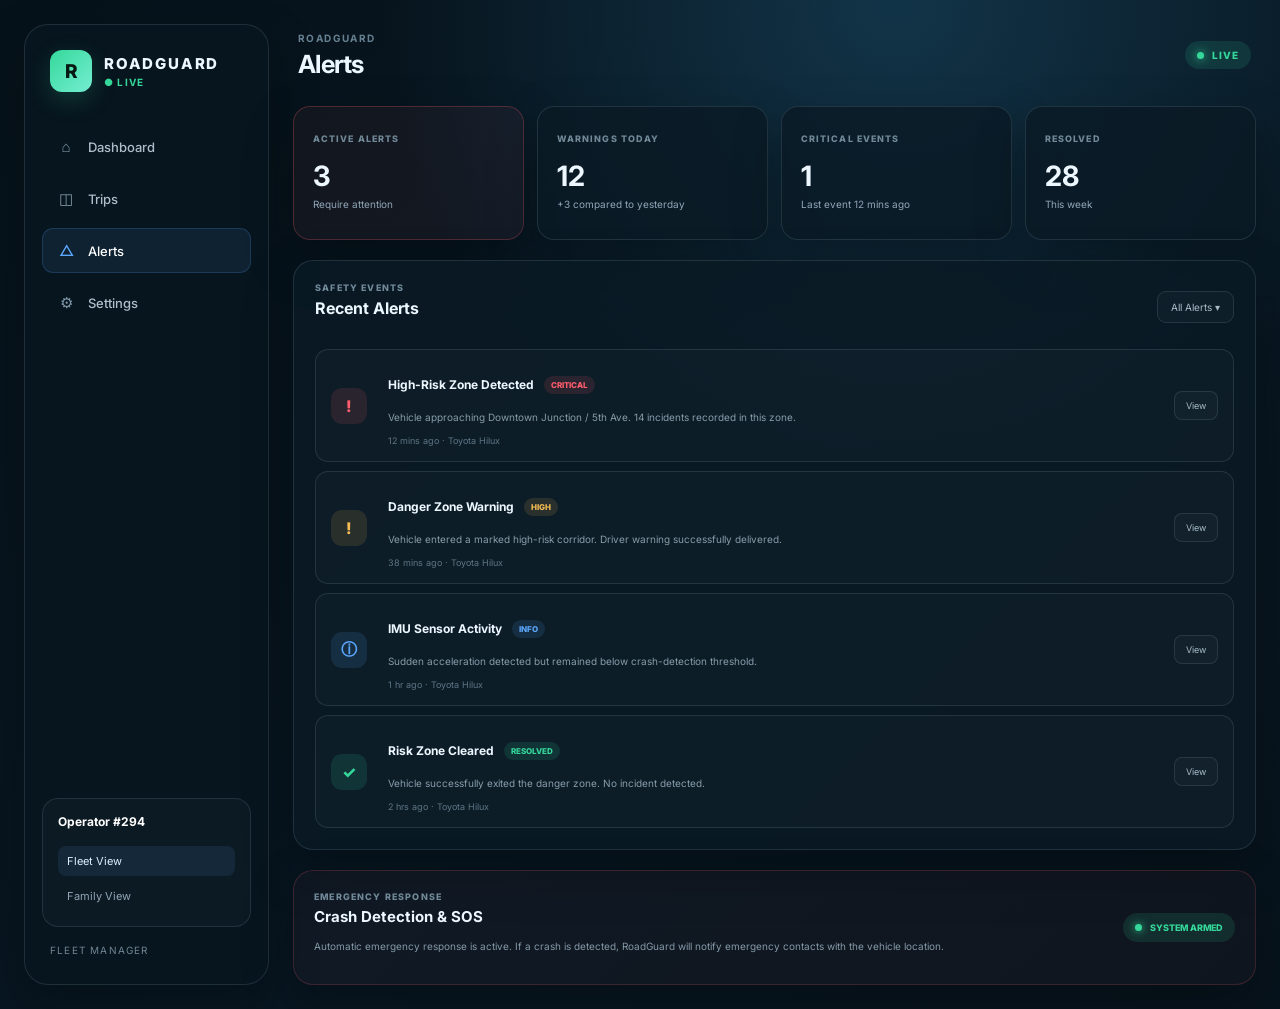
==== alerts.html @ 409d2584 "Complete RoadGuard dashboard frontend" ====
<!DOCTYPE html>
<html lang="en">
<head>
  <meta charset="UTF-8" />
  <meta name="viewport" content="width=device-width, initial-scale=1.0" />

  <title>RoadGuard | Alerts</title>

  <link rel="preconnect" href="https://fonts.googleapis.com">
  <link rel="preconnect" href="https://fonts.gstatic.com" crossorigin>

  <link
    href="https://fonts.googleapis.com/css2?family=Inter:wght@400;500;600;700;800&display=swap"
    rel="stylesheet"
  />

  <link rel="stylesheet" href="styles.css" />
  <link rel="stylesheet" href="alerts.css" />
</head>

<body>

<div class="app-shell">

  <!-- SIDEBAR -->

  <aside class="sidebar">

    <div class="brand">

      <div class="brand-logo">R</div>

      <div>
        <div class="brand-name">ROADGUARD</div>
        <div class="brand-live">● LIVE</div>
      </div>

    </div>


    <nav class="nav">

      <button
        class="nav-item"
        onclick="window.location.href='index.html'"
      >
        <span class="nav-icon">⌂</span>
        Dashboard
      </button>

      <button
        class="nav-item"
        onclick="window.location.href='trips.html'"
      >
        <span class="nav-icon">◫</span>
        Trips
      </button>

      <button class="nav-item active">
        <span class="nav-icon">△</span>
        Alerts
      </button>

      <button class="nav-item">
        <span class="nav-icon">⚙</span>
        Settings
      </button>

    </nav>


    <div class="sidebar-bottom">

      <div class="operator-card">

        <div class="operator-title">
          Operator #294
        </div>

        <button class="view-option active">
          Fleet View
        </button>

        <button class="view-option">
          Family View
        </button>

      </div>

      <div class="fleet-manager">
        Fleet Manager
      </div>

    </div>

  </aside>


  <!-- MAIN -->

  <main class="main-panel alerts-page">

    <!-- HEADER -->

    <header class="topbar">

      <div>

        <div class="page-label">
          ROADGUARD
        </div>

        <h1>
          Alerts
        </h1>

      </div>

      <div class="header-status">
        <span class="live-dot"></span>
        LIVE
      </div>

    </header>


    <!-- ALERT SUMMARY -->

    <section class="alert-summary">

      <div class="alert-summary-card active-alerts">

        <span class="alert-kicker">
          ACTIVE ALERTS
        </span>

        <strong>
          3
        </strong>

        <p>
          Require attention
        </p>

      </div>


      <div class="alert-summary-card">

        <span class="alert-kicker">
          WARNINGS TODAY
        </span>

        <strong>
          12
        </strong>

        <p>
          +3 compared to yesterday
        </p>

      </div>


      <div class="alert-summary-card">

        <span class="alert-kicker">
          CRITICAL EVENTS
        </span>

        <strong>
          1
        </strong>

        <p>
          Last event 12 mins ago
        </p>

      </div>


      <div class="alert-summary-card">

        <span class="alert-kicker">
          RESOLVED
        </span>

        <strong>
          28
        </strong>

        <p>
          This week
        </p>

      </div>

    </section>


    <!-- ALERT LIST -->

    <section class="alerts-panel">

      <div class="alerts-header">

        <div>

          <span class="section-kicker">
            SAFETY EVENTS
          </span>

          <h2>
            Recent Alerts
          </h2>

        </div>

        <button class="filter-button">
          All Alerts ▾
        </button>

      </div>


      <div class="alert-list">


        <!-- CRITICAL -->

        <article class="alert-item critical-alert">

          <div class="alert-icon">
            !
          </div>

          <div class="alert-content">

            <div class="alert-title-row">

              <h3>
                High-Risk Zone Detected
              </h3>

              <span class="alert-badge critical">
                CRITICAL
              </span>

            </div>

            <p>
              Vehicle approaching Downtown Junction / 5th Ave.
              14 incidents recorded in this zone.
            </p>

            <span class="alert-time">
              12 mins ago · Toyota Hilux
            </span>

          </div>

          <button class="alert-action">
            View
          </button>

        </article>


        <!-- WARNING -->

        <article class="alert-item warning-alert">

          <div class="alert-icon">
            !
          </div>

          <div class="alert-content">

            <div class="alert-title-row">

              <h3>
                Danger Zone Warning
              </h3>

              <span class="alert-badge warning">
                HIGH
              </span>

            </div>

            <p>
              Vehicle entered a marked high-risk corridor.
              Driver warning successfully delivered.
            </p>

            <span class="alert-time">
              38 mins ago · Toyota Hilux
            </span>

          </div>

          <button class="alert-action">
            View
          </button>

        </article>


        <!-- SENSOR -->

        <article class="alert-item sensor-alert">

          <div class="alert-icon">
            ⓘ
          </div>

          <div class="alert-content">

            <div class="alert-title-row">

              <h3>
                IMU Sensor Activity
              </h3>

              <span class="alert-badge info">
                INFO
              </span>

            </div>

            <p>
              Sudden acceleration detected but remained
              below crash-detection threshold.
            </p>

            <span class="alert-time">
              1 hr ago · Toyota Hilux
            </span>

          </div>

          <button class="alert-action">
            View
          </button>

        </article>


        <!-- RESOLVED -->

        <article class="alert-item resolved-alert">

          <div class="alert-icon">
            ✓
          </div>

          <div class="alert-content">

            <div class="alert-title-row">

              <h3>
                Risk Zone Cleared
              </h3>

              <span class="alert-badge resolved">
                RESOLVED
              </span>

            </div>

            <p>
              Vehicle successfully exited the danger zone.
              No incident detected.
            </p>

            <span class="alert-time">
              2 hrs ago · Toyota Hilux
            </span>

          </div>

          <button class="alert-action">
            View
          </button>

        </article>


      </div>

    </section>


    <!-- EMERGENCY -->

    <section class="emergency-panel">

      <div>

        <span class="section-kicker">
          EMERGENCY RESPONSE
        </span>

        <h2>
          Crash Detection & SOS
        </h2>

        <p>
          Automatic emergency response is active.
          If a crash is detected, RoadGuard will notify
          emergency contacts with the vehicle location.
        </p>

      </div>

      <div class="emergency-status">

        <span class="emergency-dot"></span>

        SYSTEM ARMED

      </div>

    </section>

  </main>

</div>

<script src="script.js"></script>

</body>
</html>
---- styles.css ----
:root {
  --bg: #07131c;
  --bg2: #0b1c28;
  --panel: #0d202d;
  --panel2: #102635;
  --line: rgba(150, 180, 200, 0.16);

  --text: #edf7ff;
  --muted: #91a6b7;

  --green: #35d89a;
  --green-soft: rgba(53, 216, 154, 0.12);

  --yellow: #f5bd55;
  --yellow-soft: rgba(245, 189, 85, 0.12);

  --red: #ff5d6c;
  --red-soft: rgba(255, 93, 108, 0.12);

  --blue: #5ca8ff;
  --blue-soft: rgba(92, 168, 255, 0.12);

  --shadow: 0 20px 50px rgba(0, 0, 0, 0.28);
}

* {
  box-sizing: border-box;
}

html {
  min-height: 100%;
}

body {
  margin: 0;
  min-height: 100vh;
  background:
    radial-gradient(
      circle at 70% 0%,
      #123448 0%,
      transparent 38%
    ),
    linear-gradient(
      135deg,
      #06121a,
      #081722 55%,
      #07131c
    );

  color: var(--text);
  font-family: "Inter", sans-serif;
}

button {
  font: inherit;
}

button:focus {
  outline: none;
}

/* =========================
   APP LAYOUT
========================= */

.app-shell {
  width: min(1500px, calc(100vw - 48px));
  min-height: 100vh;

  margin: 0 auto;
  padding: 24px 0;

  display: grid;
  grid-template-columns: 245px 1fr;
  gap: 24px;
}

/* =========================
   SIDEBAR
========================= */

.sidebar {
  min-height: calc(100vh - 48px);

  background: rgba(8, 22, 31, 0.92);

  border: 1px solid var(--line);
  border-radius: 24px;

  padding: 25px 17px;

  display: flex;
  flex-direction: column;

  box-shadow: var(--shadow);
}

.brand {
  display: flex;
  align-items: center;

  gap: 12px;

  padding: 0 8px;
  margin-bottom: 32px;
}

.brand-logo {
  width: 42px;
  height: 42px;

  border-radius: 12px;

  display: grid;
  place-items: center;

  font-size: 19px;
  font-weight: 800;

  color: #041a13;

  background: linear-gradient(
    135deg,
    #35d89a,
    #75eed2
  );

  box-shadow: 0 8px 25px rgba(53, 216, 154, 0.18);
}

.brand-name {
  font-size: 15px;
  font-weight: 800;
  letter-spacing: 0.12em;
}

.brand-live {
  margin-top: 3px;

  color: var(--green);

  font-size: 10px;
  font-weight: 700;

  letter-spacing: 0.12em;
}

/* =========================
   NAVIGATION
========================= */

.nav {
  display: flex;
  flex-direction: column;

  gap: 7px;
}

.nav-item {
  width: 100%;

  padding: 12px 13px;

  display: flex;
  align-items: center;

  gap: 12px;

  border-radius: 11px;

  border: 1px solid transparent;

  background: transparent;

  color: #aebfcb;

  text-align: left;

  cursor: pointer;

  font-size: 13px;
  font-weight: 500;

  transition: 0.2s ease;
}

.nav-item:hover {
  background: rgba(255,255,255,0.035);
  color: white;
}

.nav-item.active {
  color: white;

  background: rgba(92, 168, 255, 0.09);

  border-color: rgba(92, 168, 255, 0.18);
}

.nav-icon {
  width: 20px;

  display: inline-flex;
  justify-content: center;

  color: #8199aa;

  font-size: 15px;
}

.nav-item.active .nav-icon {
  color: var(--blue);
}

/* =========================
   SIDEBAR BOTTOM
========================= */

.sidebar-bottom {
  margin-top: auto;
}

.operator-card {
  margin-top: 30px;

  padding: 15px;

  border-radius: 16px;

  background: rgba(255,255,255,0.025);

  border: 1px solid var(--line);
}

.operator-title {
  margin-bottom: 12px;

  color: white;

  font-size: 12px;
  font-weight: 700;
}

.view-option {
  width: 100%;

  padding: 8px 9px;

  margin-top: 5px;

  border: 0;
  border-radius: 8px;

  background: transparent;

  color: var(--muted);

  text-align: left;

  font-size: 11px;

  cursor: pointer;
}

.view-option.active {
  background: rgba(92,168,255,0.1);
  color: #dbeeff;
}

.fleet-manager {
  padding: 17px 8px 3px;

  color: #6f8492;

  font-size: 10px;

  text-transform: uppercase;

  letter-spacing: 0.12em;
}

/* =========================
   MAIN
========================= */

.main-panel {
  min-width: 0;

  display: flex;
  flex-direction: column;

  gap: 18px;
}

/* =========================
   TOP BAR
========================= */

.topbar {
  min-height: 62px;

  display: flex;
  align-items: center;
  justify-content: space-between;

  padding: 4px 5px;
}

.page-label {
  color: #668091;

  font-size: 10px;
  font-weight: 700;

  letter-spacing: 0.14em;
}

.topbar h1 {
  margin: 5px 0 0;

  font-size: 25px;

  letter-spacing: -0.03em;
}

.header-status {
  display: flex;
  align-items: center;

  gap: 8px;

  padding: 8px 12px;

  border-radius: 999px;

  background: var(--green-soft);

  color: var(--green);

  font-size: 10px;
  font-weight: 800;

  letter-spacing: 0.1em;
}

.live-dot {
  width: 7px;
  height: 7px;

  border-radius: 50%;

  background: var(--green);

  box-shadow: 0 0 10px var(--green);
}

/* =========================
   STATUS SECTION
========================= */

.status-section {
  display: grid;

  grid-template-columns: 1.1fr 1fr 1.25fr;

  gap: 14px;
}

.status-card {
  min-height: 125px;

  padding: 20px;

  border-radius: 18px;

  border: 1px solid var(--line);

  background: rgba(12, 31, 43, 0.88);

  box-shadow: var(--shadow);
}

.status-label {
  color: #708898;

  font-size: 10px;
  font-weight: 800;

  letter-spacing: 0.13em;
}

.status-main {
  margin-top: 15px;

  display: flex;
  align-items: center;

  gap: 9px;

  font-size: 21px;
  font-weight: 800;
}

.status-dot {
  width: 10px;
  height: 10px;

  border-radius: 50%;
}

.status-dot.green {
  background: var(--green);

  box-shadow: 0 0 14px rgba(53,216,154,0.7);
}

.status-card p {
  margin-top: 8px;

  color: var(--muted);

  font-size: 11px;
}

.safe-state {
  border-color: rgba(53,216,154,0.14);
}

.status-description {
  margin-top: 15px;

  color: var(--green);

  font-size: 16px;
  font-weight: 700;
}

/* =========================
   STATUS BUTTONS
========================= */

.status-actions {
  display: flex;
  flex-direction: column;

  gap: 8px;
}

.state-button {
  flex: 1;

  min-height: 36px;

  border-radius: 10px;

  border: 1px solid var(--line);

  background: rgba(255,255,255,0.025);

  color: #9cafbc;

  font-size: 10px;
  font-weight: 800;

  letter-spacing: 0.06em;

  cursor: pointer;

  transition: 0.2s ease;
}

.state-button:hover {
  transform: translateX(2px);
}

.safe-button {
  color: var(--green);
  border-color: rgba(53,216,154,0.22);
  background: var(--green-soft);
}

.warning-button {
  color: var(--yellow);
}

.accident-button {
  color: var(--red);
}

/* =========================
   SECTION HEADING
========================= */

.section-heading,
.panel-heading,
.risk-header,
.ai-header,
.ai-footer {
  display: flex;

  align-items: center;
  justify-content: space-between;

  gap: 15px;
}

.section-kicker {
  display: block;

  color: #718998;

  font-size: 9px;
  font-weight: 800;

  letter-spacing: 0.13em;
}

.section-heading h2,
.panel-heading h2,
.risk-header h2,
.ai-header h2 {
  margin: 5px 0 0;

  font-size: 15px;
}

/* =========================
   TELEMETRY
========================= */

.telemetry-section {
  padding: 20px;

  border-radius: 20px;

  border: 1px solid var(--line);

  background: rgba(10, 26, 37, 0.78);

  box-shadow: var(--shadow);
}

.online-badge {
  padding: 6px 9px;

  border-radius: 999px;

  background: var(--green-soft);

  color: var(--green);

  font-size: 9px;
  font-weight: 800;

  letter-spacing: 0.08em;
}

.telemetry-grid {
  margin-top: 17px;

  display: grid;

  grid-template-columns: 1fr 1fr 1.2fr;

  gap: 12px;
}

.telemetry-card {
  min-height: 155px;

  padding: 17px;

  border-radius: 15px;

  border: 1px solid var(--line);

  background: rgba(255,255,255,0.018);
}

.telemetry-label {
  color: #8297a6;

  font-size: 10px;
  font-weight: 600;

  text-transform: uppercase;

  letter-spacing: 0.08em;
}

.speed-value {
  margin-top: 15px;

  font-size: 37px;
  font-weight: 800;

  letter-spacing: -0.04em;
}

.speed-value span {
  margin-left: 4px;

  color: var(--muted);

  font-size: 11px;

  font-weight: 500;
}

.speed-target {
  margin-top: 9px;

  display: flex;
  flex-direction: column;

  gap: 3px;

  font-size: 10px;
}

.speed-target strong {
  color: #d7e5ed;
}

.speed-target span {
  color: var(--green);
}

.safe-margin {
  margin-top: 12px;

  color: #657e8e;

  font-size: 9px;
}

/* =========================
   SENSORS
========================= */

.sensor-list {
  margin-top: 17px;

  display: flex;
  flex-direction: column;

  gap: 13px;
}

.sensor-row {
  display: flex;
  align-items: center;

  gap: 9px;

  color: #b7c7d1;

  font-size: 11px;
}

.sensor-status {
  width: 7px;
  height: 7px;

  border-radius: 50%;

  background: var(--green);

  box-shadow: 0 0 9px rgba(53,216,154,0.6);
}

/* =========================
   ROUTE MAP
========================= */

.route-map {
  position: relative;

  height: 86px;

  margin-top: 10px;

  overflow: hidden;

  border-radius: 10px;

  background:
    linear-gradient(
      135deg,
      rgba(92,168,255,0.035),
      rgba(53,216,154,0.03)
    );
}

.route-map::before,
.route-map::after {
  content: "";

  position: absolute;

  background: rgba(135,170,190,0.08);
}

.route-map::before {
  width: 100%;
  height: 1px;

  top: 52%;
}

.route-map::after {
  height: 100%;
  width: 1px;

  left: 55%;
}

.route-line {
  position: absolute;

  left: 15%;
  top: 58%;

  width: 70%;
  height: 3px;

  background: var(--green);

  transform: rotate(-13deg);

  border-radius: 99px;

  box-shadow: 0 0 8px rgba(53,216,154,0.5);
}

.route-point {
  position: absolute;

  width: 10px;
  height: 10px;

  border-radius: 50%;

  border: 2px solid white;
}

.route-point.current {
  left: 15%;
  top: 65%;

  background: var(--green);
}

.route-point.danger {
  right: 13%;
  top: 32%;

  background: var(--red);
}

.route-labels {
  margin-top: 8px;

  display: flex;
  justify-content: space-between;

  color: #6f8493;

  font-size: 9px;
}

/* =========================
   INFORMATION
========================= */

.information-grid {
  display: grid;

  grid-template-columns: 1fr 1.2fr;

  gap: 14px;
}

.panel {
  padding: 20px;

  border-radius: 20px;

  border: 1px solid var(--line);

  background: rgba(10, 26, 37, 0.8);

  box-shadow: var(--shadow);
}

.vehicle-status {
  padding: 6px 9px;

  border-radius: 999px;

  background: var(--green-soft);

  color: var(--green);

  font-size: 9px;
  font-weight: 800;
}

.vehicle-details {
  margin-top: 25px;

  display: grid;

  grid-template-columns: 1fr 1fr;

  gap: 20px;
}

.vehicle-details span {
  display: block;

  color: #718897;

  font-size: 9px;
}

.vehicle-details strong {
  display: block;

  margin-top: 7px;

  color: #e3edf3;

  font-size: 11px;
}

/* =========================
   RISK PANEL
========================= */

.risk-panel {
  border-color: rgba(245,189,85,0.16);
}

.risk-level {
  padding: 6px 10px;

  border-radius: 999px;

  background: var(--yellow-soft);

  color: var(--yellow);

  font-size: 9px;
  font-weight: 800;
}

.risk-distance {
  margin-top: 20px;

  color: #fff;

  font-size: 24px;
  font-weight: 800;
}

.risk-description {
  margin-top: 5px;

  color: var(--muted);

  font-size: 10px;
}

.analysis-button {
  margin-top: 15px;

  padding: 9px 12px;

  border-radius: 9px;

  border: 1px solid rgba(245,189,85,0.22);

  background: rgba(245,189,85,0.07);

  color: var(--yellow);

  font-size: 10px;
  font-weight: 700;

  cursor: pointer;
}

.alert-sent {
  display: inline-block;

  margin-left: 10px;

  color: var(--green);

  font-size: 9px;
}

/* =========================
   STATISTICS
========================= */

.stats-section {
  display: grid;

  grid-template-columns: repeat(4, 1fr);

  gap: 12px;
}

.stat-card {
  padding: 17px;

  border-radius: 16px;

  border: 1px solid var(--line);

  background: rgba(10,26,37,0.8);

  box-shadow: var(--shadow);
}

.stat-card span {
  display: block;

  color: #7c91a0;

  font-size: 9px;
  font-weight: 600;

  text-transform: uppercase;

  letter-spacing: 0.07em;
}

.stat-card strong {
  display: block;

  margin-top: 10px;

  font-size: 27px;
  font-weight: 800;
}

.stat-card small {
  display: block;

  margin-top: 5px;

  color: var(--green);

  font-size: 9px;
}

/* =========================
   AI PANEL
========================= */

.ai-panel {
  padding: 20px;

  border-radius: 20px;

  border: 1px solid rgba(92,168,255,0.16);

  background:
    linear-gradient(
      135deg,
      rgba(92,168,255,0.06),
      rgba(10,26,37,0.82)
    );

  box-shadow: var(--shadow);
}

.ai-time {
  color: #728898;

  font-size: 9px;
}

.ai-content {
  margin-top: 15px;

  padding: 16px;

  border-radius: 13px;

  background: rgba(255,255,255,0.025);

  border: 1px solid rgba(255,255,255,0.06);
}

.ai-content p {
  color: #b9cbd6;

  font-size: 11px;

  line-height: 1.65;
}

.ai-content strong {
  color: white;
}

.ai-footer {
  margin-top: 13px;
}

.ai-confidence {
  color: var(--green);

  font-size: 9px;
  font-weight: 700;
}

.secondary-button {
  padding: 8px 12px;

  border-radius: 8px;

  border: 1px solid var(--line);

  background: rgba(255,255,255,0.025);

  color: #a9bdca;

  font-size: 9px;

  cursor: pointer;
}

/* =========================
   RESPONSIVE
========================= */

@media (max-width: 1150px) {

  .app-shell {
    grid-template-columns: 210px 1fr;
  }

  .status-section {
    grid-template-columns: 1fr 1fr;
  }

  .status-actions {
    grid-column: 1 / -1;

    flex-direction: row;
  }

  .telemetry-grid {
    grid-template-columns: 1fr 1fr;
  }

  .route-card {
    grid-column: 1 / -1;
  }

}

@media (max-width: 850px) {

  .app-shell {
    width: calc(100vw - 24px);

    grid-template-columns: 1fr;
  }

  .sidebar {
    min-height: auto;
  }

  .sidebar-bottom {
    display: none;
  }

  .nav {
    flex-direction: row;
    flex-wrap: wrap;
  }

  .nav-item {
    width: auto;
  }

  .information-grid,
  .stats-section {
    grid-template-columns: 1fr 1fr;
  }

}

@media (max-width: 600px) {

  .app-shell {
    width: calc(100vw - 16px);

    padding: 8px 0;
  }

  .status-section,
  .telemetry-grid,
  .information-grid,
  .stats-section {
    grid-template-columns: 1fr;
  }

  .status-actions {
    flex-direction: column;
  }

  .vehicle-details {
    grid-template-columns: 1fr;
  }

}
---- alerts.css ----
.alerts-page {
  gap: 20px;
}

.alert-summary {
  display: grid;
  grid-template-columns: repeat(4, 1fr);
  gap: 13px;
}

.alert-summary-card {
  padding: 19px;
  min-height: 125px;

  border-radius: 17px;

  background: rgba(10, 26, 37, 0.82);

  border: 1px solid var(--line);

  box-shadow: var(--shadow);
}

.alert-summary-card.active-alerts {
  border-color: rgba(255, 93, 108, 0.25);
  background: rgba(255, 93, 108, 0.05);
}

.alert-kicker {
  color: #718897;

  font-size: 9px;
  font-weight: 800;

  letter-spacing: 0.12em;
}

.alert-summary-card strong {
  display: block;

  margin-top: 13px;

  font-size: 28px;
}

.alert-summary-card p {
  margin-top: 5px;

  color: var(--muted);

  font-size: 10px;
}


/* ALERT PANEL */

.alerts-panel {
  padding: 21px;

  border-radius: 20px;

  background: rgba(10, 26, 37, 0.82);

  border: 1px solid var(--line);

  box-shadow: var(--shadow);
}

.alerts-header {
  display: flex;
  align-items: center;
  justify-content: space-between;
}

.alerts-header h2 {
  margin-top: 5px;
  font-size: 16px;
}

.filter-button {
  padding: 9px 13px;

  border-radius: 9px;

  border: 1px solid var(--line);

  background: rgba(255,255,255,0.025);

  color: #a8bac7;

  font-size: 10px;

  cursor: pointer;
}


/* ALERT LIST */

.alert-list {
  margin-top: 18px;

  display: flex;
  flex-direction: column;

  gap: 9px;
}

.alert-item {
  display: grid;

  grid-template-columns: 42px 1fr auto;

  align-items: center;

  gap: 15px;

  padding: 15px;

  border-radius: 13px;

  border: 1px solid var(--line);

  background: rgba(255,255,255,0.018);
}

.alert-icon {
  width: 36px;
  height: 36px;

  display: grid;
  place-items: center;

  border-radius: 11px;

  font-weight: 800;
}

.critical-alert .alert-icon {
  color: var(--red);
  background: var(--red-soft);
}

.warning-alert .alert-icon {
  color: var(--yellow);
  background: var(--yellow-soft);
}

.sensor-alert .alert-icon {
  color: var(--blue);
  background: var(--blue-soft);
}

.resolved-alert .alert-icon {
  color: var(--green);
  background: var(--green-soft);
}

.alert-title-row {
  display: flex;
  align-items: center;

  gap: 10px;
}

.alert-title-row h3 {
  font-size: 12px;
}

.alert-content p {
  margin-top: 6px;

  color: #879ca9;

  font-size: 10px;

  line-height: 1.5;
}

.alert-time {
  display: block;

  margin-top: 6px;

  color: #5e7584;

  font-size: 9px;
}


/* BADGES */

.alert-badge {
  padding: 4px 7px;

  border-radius: 999px;

  font-size: 8px;
  font-weight: 800;
}

.alert-badge.critical {
  color: var(--red);
  background: var(--red-soft);
}

.alert-badge.warning {
  color: var(--yellow);
  background: var(--yellow-soft);
}

.alert-badge.info {
  color: var(--blue);
  background: var(--blue-soft);
}

.alert-badge.resolved {
  color: var(--green);
  background: var(--green-soft);
}


/* VIEW BUTTON */

.alert-action {
  padding: 8px 11px;

  border-radius: 8px;

  border: 1px solid var(--line);

  background: rgba(255,255,255,0.025);

  color: #a7bbc8;

  font-size: 9px;

  cursor: pointer;
}


/* EMERGENCY */

.emergency-panel {
  padding: 20px;

  display: flex;
  align-items: center;
  justify-content: space-between;

  gap: 20px;

  border-radius: 20px;

  border: 1px solid rgba(255,93,108,0.18);

  background: rgba(255,93,108,0.035);

  box-shadow: var(--shadow);
}

.emergency-panel h2 {
  margin-top: 5px;

  font-size: 15px;
}

.emergency-panel p {
  max-width: 650px;

  margin-top: 7px;

  color: #8499a7;

  font-size: 10px;

  line-height: 1.5;
}

.emergency-status {
  flex-shrink: 0;

  display: flex;
  align-items: center;

  gap: 8px;

  padding: 9px 12px;

  border-radius: 999px;

  color: var(--green);

  background: var(--green-soft);

  font-size: 9px;
  font-weight: 800;
}

.emergency-dot {
  width: 7px;
  height: 7px;

  border-radius: 50%;

  background: var(--green);

  box-shadow: 0 0 9px var(--green);
}


@media (max-width: 1000px) {

  .alert-summary {
    grid-template-columns: 1fr 1fr;
  }

}


@media (max-width: 700px) {

  .alert-summary {
    grid-template-columns: 1fr;
  }

  .alert-item {
    grid-template-columns: 36px 1fr;
  }

  .alert-action {
    grid-column: 2;
    justify-self: start;
  }

  .emergency-panel {
    flex-direction: column;
    align-items: flex-start;
  }

}
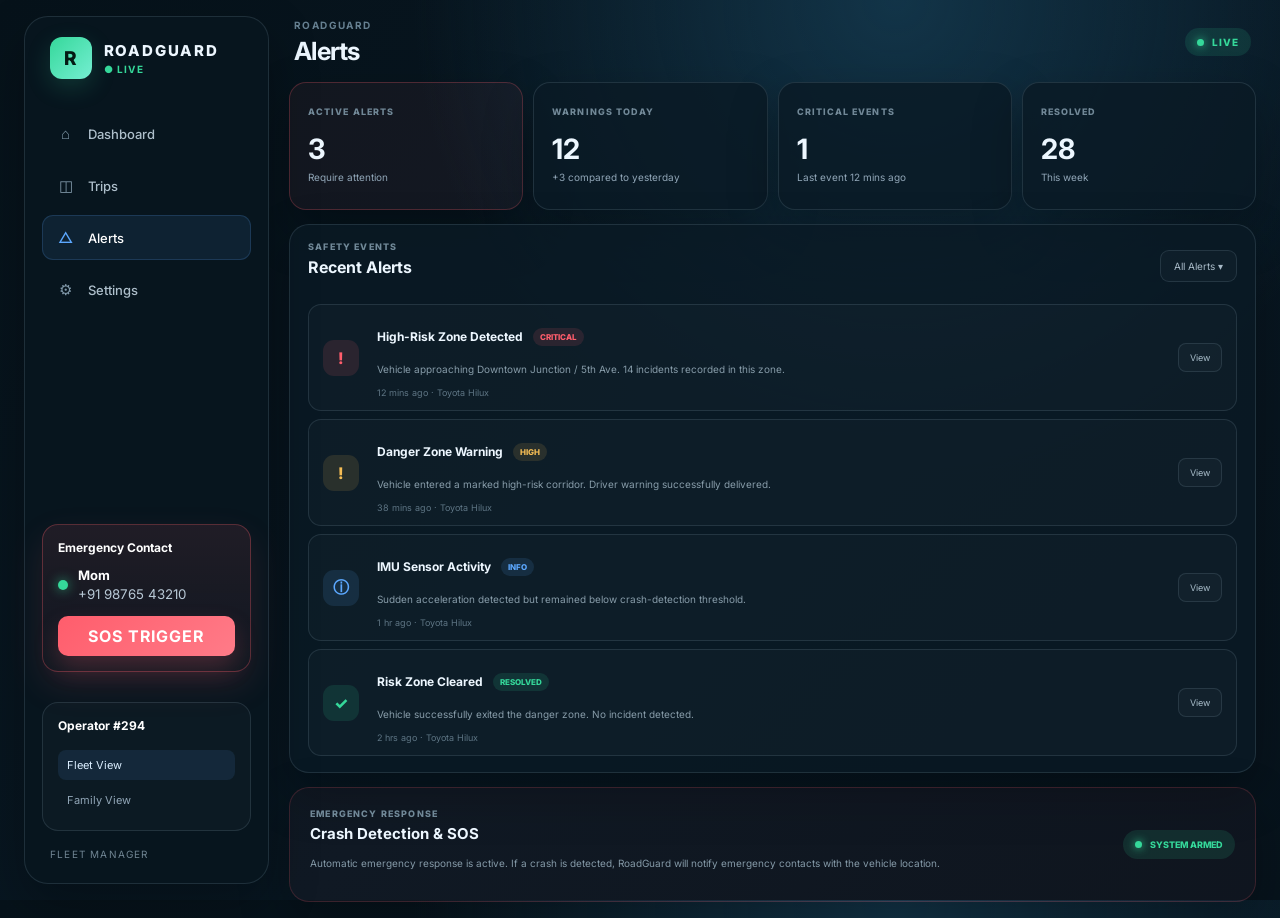
==== commit 791ec15e: "Refine fixed sidebar and compact layout" ====
--- a/alerts.html
+++ b/alerts.html
@@ -71,6 +71,24 @@
 
     <div class="sidebar-bottom">
 
+      <div class="operator-card emergency-card">
+
+        <div class="operator-title">
+          Emergency Contact
+        </div>
+
+        <div class="emergency-contact-row">
+          <span class="contact-dot"></span>
+          <div>
+            <strong>Mom</strong>
+            <small>+91 98765 43210</small>
+          </div>
+        </div>
+
+        <button class="sos-button">SOS Trigger</button>
+
+      </div>
+
       <div class="operator-card">
 
         <div class="operator-title">
--- a/styles.css
+++ b/styles.css
@@ -4,6 +4,7 @@
   --panel: #0d202d;
   --panel2: #102635;
   --line: rgba(150, 180, 200, 0.16);
+  --border: rgba(150, 180, 200, 0.16);
 
   --text: #edf7ff;
   --muted: #91a6b7;
@@ -27,13 +28,15 @@
   box-sizing: border-box;
 }
 
-html {
-  min-height: 100%;
+html, body {
+  height: 100%;
 }
 
 body {
   margin: 0;
   min-height: 100vh;
+  overflow-x: hidden;
+  overflow-y: auto;
   background:
     radial-gradient(
       circle at 70% 0%,
@@ -65,14 +68,15 @@
 
 .app-shell {
   width: min(1500px, calc(100vw - 48px));
-  min-height: 100vh;
+  min-height: calc(100vh - 32px);
 
   margin: 0 auto;
-  padding: 24px 0;
+  padding: 16px 0;
 
   display: grid;
-  grid-template-columns: 245px 1fr;
-  gap: 24px;
+  grid-template-columns: 245px minmax(0, 1fr);
+  gap: 20px;
+  align-items: start;
 }
 
 /* =========================
@@ -80,14 +84,16 @@
 ========================= */
 
 .sidebar {
-  min-height: calc(100vh - 48px);
+  position: sticky;
+  top: 16px;
+  height: calc(100vh - 32px);
 
   background: rgba(8, 22, 31, 0.92);
 
   border: 1px solid var(--line);
   border-radius: 24px;
 
-  padding: 25px 17px;
+  padding: 20px 17px;
 
   display: flex;
   flex-direction: column;
@@ -232,6 +238,12 @@
   border: 1px solid var(--line);
 }
 
+.emergency-card {
+  background: linear-gradient(180deg, rgba(255, 93, 108, 0.10), rgba(255, 93, 108, 0.04));
+  border: 1px solid rgba(255, 93, 108, 0.30);
+  box-shadow: 0 14px 35px rgba(255, 93, 108, 0.12);
+}
+
 .operator-title {
   margin-bottom: 12px;
 
@@ -239,6 +251,48 @@
 
   font-size: 12px;
   font-weight: 700;
+}
+
+.emergency-contact-row {
+  display: flex;
+  align-items: center;
+  gap: 10px;
+  margin: 8px 0 14px;
+}
+
+.contact-dot {
+  width: 10px;
+  height: 10px;
+  border-radius: 50%;
+  background: var(--green);
+  box-shadow: 0 0 12px rgba(53, 216, 154, 0.7);
+}
+
+.emergency-contact-row strong {
+  display: block;
+  font-size: 13px;
+  color: white;
+}
+
+.emergency-contact-row small {
+  display: block;
+  color: #c9dbe9;
+  margin-top: 3px;
+  opacity: 0.9;
+}
+
+.sos-button {
+  width: 100%;
+  border: none;
+  border-radius: 10px;
+  padding: 10px 12px;
+  background: linear-gradient(135deg, var(--red), #ff7b88);
+  color: white;
+  font-weight: 700;
+  letter-spacing: 0.06em;
+  text-transform: uppercase;
+  cursor: pointer;
+  box-shadow: 0 12px 24px rgba(255, 93, 108, 0.22);
 }
 
 .view-option {
@@ -285,11 +339,12 @@
 
 .main-panel {
   min-width: 0;
+  height: auto;
 
   display: flex;
   flex-direction: column;
 
-  gap: 18px;
+  gap: 12px;
 }
 
 /* =========================
@@ -297,13 +352,13 @@
 ========================= */
 
 .topbar {
-  min-height: 62px;
+  min-height: 52px;
 
   display: flex;
   align-items: center;
   justify-content: space-between;
 
-  padding: 4px 5px;
+  padding: 0 5px;
 }
 
 .page-label {
@@ -363,13 +418,13 @@
 
   grid-template-columns: 1.1fr 1fr 1.25fr;
 
-  gap: 14px;
+  gap: 10px;
 }
 
 .status-card {
-  min-height: 125px;
-
-  padding: 20px;
+  min-height: 105px;
+
+  padding: 16px 18px;
 
   border-radius: 18px;
 
--- a/alerts.css
+++ b/alerts.css
@@ -1,16 +1,16 @@
 .alerts-page {
-  gap: 20px;
+  gap: 14px;
 }
 
 .alert-summary {
   display: grid;
   grid-template-columns: repeat(4, 1fr);
-  gap: 13px;
+  gap: 10px;
 }
 
 .alert-summary-card {
-  padding: 19px;
-  min-height: 125px;
+  padding: 16px 18px;
+  min-height: 100px;
 
   border-radius: 17px;
 
@@ -55,7 +55,7 @@
 /* ALERT PANEL */
 
 .alerts-panel {
-  padding: 21px;
+  padding: 16px 18px;
 
   border-radius: 20px;
 
@@ -97,12 +97,12 @@
 /* ALERT LIST */
 
 .alert-list {
-  margin-top: 18px;
+  margin-top: 14px;
 
   display: flex;
   flex-direction: column;
 
-  gap: 9px;
+  gap: 8px;
 }
 
 .alert-item {
@@ -112,9 +112,9 @@
 
   align-items: center;
 
-  gap: 15px;
-
-  padding: 15px;
+  gap: 12px;
+
+  padding: 12px 14px;
 
   border-radius: 13px;
 
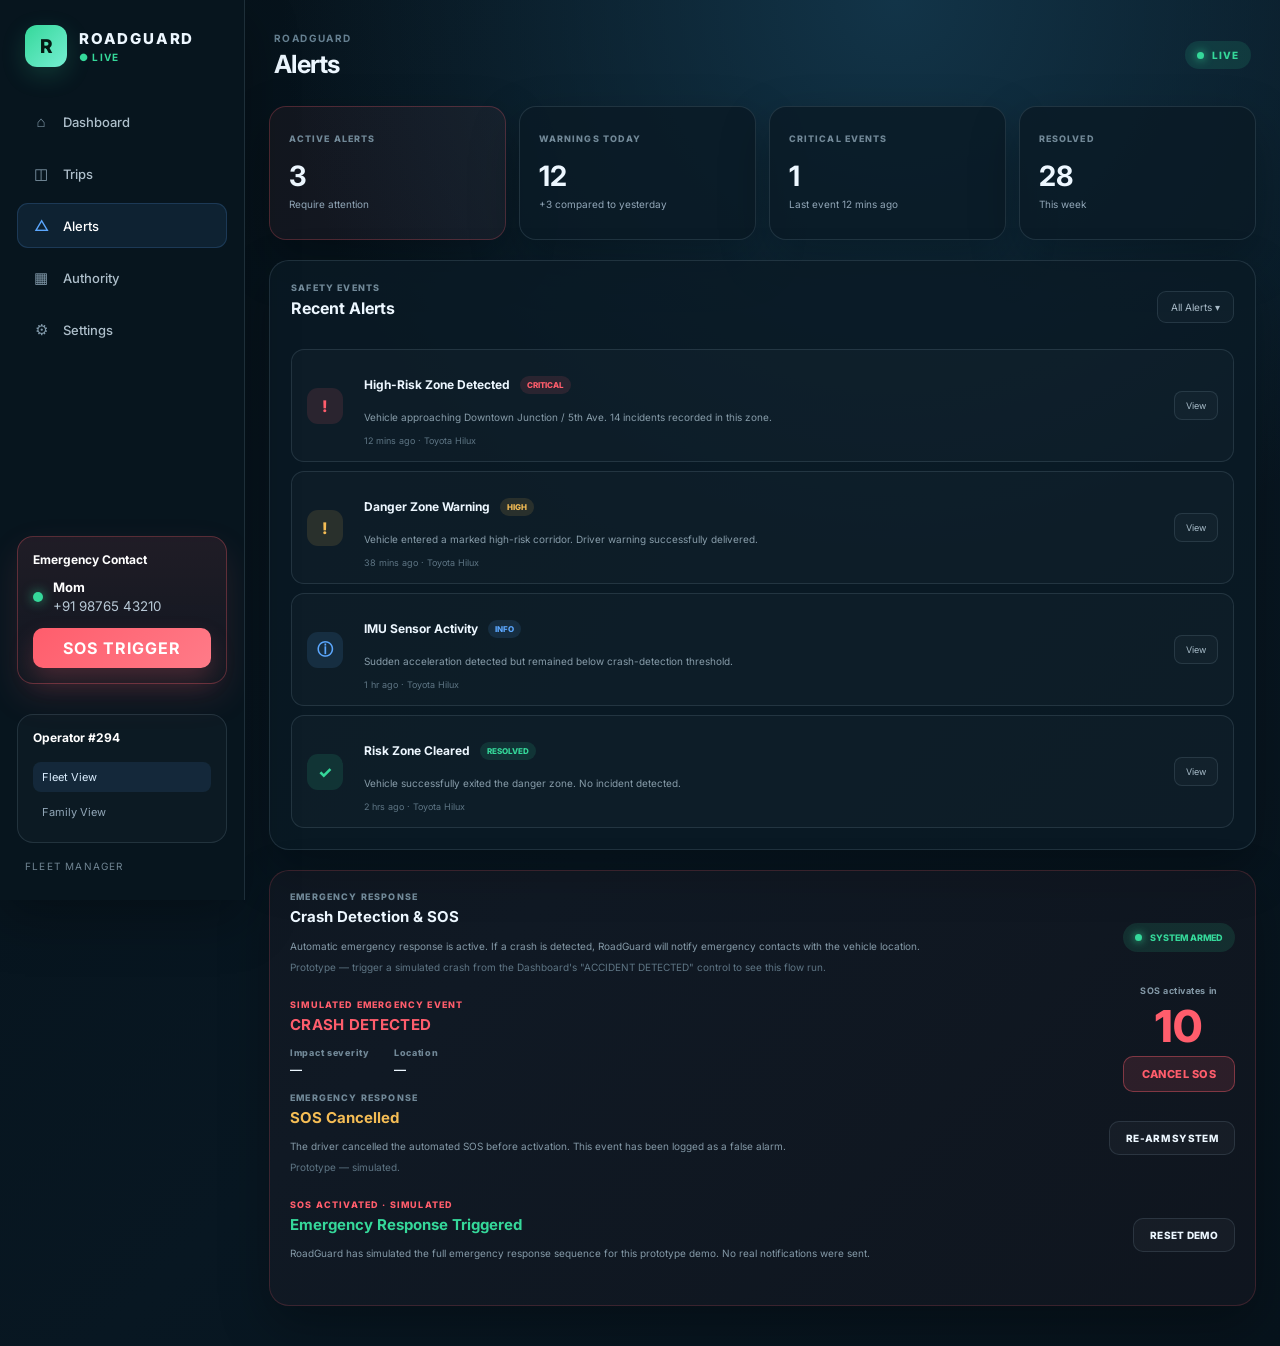
==== commit 67d26063: "latest version" ====
--- a/alerts.html
+++ b/alerts.html
@@ -61,7 +61,12 @@
         Alerts
       </button>
 
-      <button class="nav-item">
+      <button class="nav-item" onclick="window.location.href='authority.html'">
+        <span class="nav-icon">▦</span>
+        Authority
+      </button>
+
+      <button class="nav-item" onclick="window.location.href='settings.html'">
         <span class="nav-icon">⚙</span>
         Settings
       </button>
@@ -72,7 +77,6 @@
     <div class="sidebar-bottom">
 
       <div class="operator-card emergency-card">
-
         <div class="operator-title">
           Emergency Contact
         </div>
@@ -85,8 +89,7 @@
           </div>
         </div>
 
-        <button class="sos-button">SOS Trigger</button>
-
+        <button class="sos-button" id="sidebarSosBtn">SOS Trigger</button>
       </div>
 
       <div class="operator-card">
@@ -152,7 +155,7 @@
           ACTIVE ALERTS
         </span>
 
-        <strong>
+        <strong id="activeAlertsCount">
           3
         </strong>
 
@@ -186,11 +189,11 @@
           CRITICAL EVENTS
         </span>
 
-        <strong>
+        <strong id="criticalEventsCount">
           1
         </strong>
 
-        <p>
+        <p id="criticalEventsSubtext">
           Last event 12 mins ago
         </p>
 
@@ -241,7 +244,7 @@
       </div>
 
 
-      <div class="alert-list">
+      <div class="alert-list" id="alertList">
 
 
         <!-- CRITICAL -->
@@ -411,31 +414,124 @@
 
     <!-- EMERGENCY -->
 
-    <section class="emergency-panel">
-
-      <div>
-
-        <span class="section-kicker">
-          EMERGENCY RESPONSE
-        </span>
-
-        <h2>
-          Crash Detection & SOS
-        </h2>
-
-        <p>
-          Automatic emergency response is active.
-          If a crash is detected, RoadGuard will notify
-          emergency contacts with the vehicle location.
-        </p>
-
-      </div>
-
-      <div class="emergency-status">
-
-        <span class="emergency-dot"></span>
-
-        SYSTEM ARMED
+    <section class="emergency-panel" id="emergencyPanel">
+
+      <!-- ARMED (default / idle) -->
+      <div class="emergency-state emergency-armed" id="emergencyArmed">
+
+        <div>
+
+          <span class="section-kicker">
+            EMERGENCY RESPONSE
+          </span>
+
+          <h2>
+            Crash Detection & SOS
+          </h2>
+
+          <p>
+            Automatic emergency response is active.
+            If a crash is detected, RoadGuard will notify
+            emergency contacts with the vehicle location.
+            <em>Prototype — trigger a simulated crash from the Dashboard's
+            "ACCIDENT DETECTED" control to see this flow run.</em>
+          </p>
+
+        </div>
+
+        <div class="emergency-status">
+          <span class="emergency-dot"></span>
+          SYSTEM ARMED
+        </div>
+
+      </div>
+
+      <!-- CRASH DETECTED + COUNTDOWN -->
+      <div class="emergency-state emergency-crash" id="emergencyCrash" hidden>
+
+        <div class="crash-header">
+
+          <span class="section-kicker crash-kicker">
+            SIMULATED EMERGENCY EVENT
+          </span>
+
+          <h2 class="crash-title">CRASH DETECTED</h2>
+
+          <div class="crash-meta">
+            <div class="crash-meta-row">
+              <span class="crash-meta-label">Impact severity</span>
+              <span class="crash-meta-value" id="crashSeverity">—</span>
+            </div>
+            <div class="crash-meta-row">
+              <span class="crash-meta-label">Location</span>
+              <span class="crash-meta-value" id="crashLocation">—</span>
+            </div>
+          </div>
+
+        </div>
+
+        <div class="crash-countdown-block">
+          <span class="countdown-label">SOS activates in</span>
+          <div class="countdown-number" id="countdownNumber">10</div>
+          <button class="cancel-sos-btn" id="cancelSosBtn">CANCEL SOS</button>
+        </div>
+
+      </div>
+
+      <!-- CANCELLED -->
+      <div class="emergency-state emergency-cancelled" id="emergencyCancelled" hidden>
+
+        <div>
+
+          <span class="section-kicker">
+            EMERGENCY RESPONSE
+          </span>
+
+          <h2>SOS Cancelled</h2>
+
+          <p>
+            The driver cancelled the automated SOS before activation.
+            This event has been logged as a false alarm.
+            <em>Prototype — simulated.</em>
+          </p>
+
+        </div>
+
+        <button class="rearm-btn" id="rearmBtnCancelled">RE-ARM SYSTEM</button>
+
+      </div>
+
+      <!-- SOS ACTIVATED -->
+      <div class="emergency-state emergency-activated" id="emergencyActivated" hidden>
+
+        <div class="activated-top">
+
+          <span class="section-kicker crash-kicker">
+            SOS ACTIVATED &middot; SIMULATED
+          </span>
+
+          <h2>Emergency Response Triggered</h2>
+
+          <p>
+            RoadGuard has simulated the full emergency response sequence
+            for this prototype demo. No real notifications were sent.
+          </p>
+
+        </div>
+
+        <ul class="sos-checklist" id="sosChecklist">
+          <li class="sos-check-item" data-check="family">
+            <span class="check-icon">✓</span> FAMILY NOTIFIED
+          </li>
+          <li class="sos-check-item" data-check="location">
+            <span class="check-icon">✓</span> LOCATION SHARED
+          </li>
+          <li class="sos-check-item" data-check="incident">
+            <span class="check-icon">✓</span> INCIDENT REGISTERED
+          </li>
+        </ul>
+
+        <button class="rearm-btn" id="rearmBtnActivated">RESET DEMO</button>
 
       </div>
 
@@ -445,6 +541,11 @@
 
 </div>
 
+<script src="js/risk-engine.js"></script>
+<script src="js/vehicle-state.js"></script>
+<script src="js/map-engine.js"></script>
+<script src="js/alerts.js"></script>
+<script src="js/emergency-modal.js"></script>
 <script src="script.js"></script>
 
 </body>
--- a/styles.css
+++ b/styles.css
@@ -22,21 +22,24 @@
   --blue-soft: rgba(92, 168, 255, 0.12);
 
   --shadow: 0 20px 50px rgba(0, 0, 0, 0.28);
+
+  /* Global fixed sidebar layout — single source of truth so every page
+     (index/trips/alerts/authority/settings) offsets its content by the
+     exact same amount. */
+  --sidebar-width: 245px;
 }
 
 * {
   box-sizing: border-box;
 }
 
-html, body {
-  height: 100%;
+html {
+  min-height: 100%;
 }
 
 body {
   margin: 0;
   min-height: 100vh;
-  overflow-x: hidden;
-  overflow-y: auto;
   background:
     radial-gradient(
       circle at 70% 0%,
@@ -67,36 +70,38 @@
 ========================= */
 
 .app-shell {
-  width: min(1500px, calc(100vw - 48px));
-  min-height: calc(100vh - 32px);
-
-  margin: 0 auto;
-  padding: 16px 0;
-
-  display: grid;
-  grid-template-columns: 245px minmax(0, 1fr);
-  gap: 20px;
-  align-items: start;
+  width: 100%;
+  min-height: 100vh;
 }
 
 /* =========================
    SIDEBAR
+   Fixed application nav panel — identical on every page because every
+   page shares this same rule (no per-page sidebar CSS exists). Height is
+   pinned to the viewport, not to page content, and it never scrolls with
+   the page.
 ========================= */
 
 .sidebar {
-  position: sticky;
-  top: 16px;
-  height: calc(100vh - 32px);
+  position: fixed;
+  top: 0;
+  left: 0;
+
+  width: var(--sidebar-width);
+  height: 100vh;
 
   background: rgba(8, 22, 31, 0.92);
 
-  border: 1px solid var(--line);
-  border-radius: 24px;
-
-  padding: 20px 17px;
+  border-right: 1px solid var(--line);
+
+  padding: 25px 17px;
 
   display: flex;
   flex-direction: column;
+
+  overflow-y: auto;
+
+  z-index: 40;
 
   box-shadow: var(--shadow);
 }
@@ -339,12 +344,17 @@
 
 .main-panel {
   min-width: 0;
-  height: auto;
+
+  margin-left: var(--sidebar-width);
+  max-width: 1600px;
+
+  padding: 24px 24px 40px;
+  box-sizing: border-box;
 
   display: flex;
   flex-direction: column;
 
-  gap: 12px;
+  gap: 14px;
 }
 
 /* =========================
@@ -352,13 +362,13 @@
 ========================= */
 
 .topbar {
-  min-height: 52px;
+  min-height: 62px;
 
   display: flex;
   align-items: center;
   justify-content: space-between;
 
-  padding: 0 5px;
+  padding: 4px 5px;
 }
 
 .page-label {
@@ -418,13 +428,13 @@
 
   grid-template-columns: 1.1fr 1fr 1.25fr;
 
-  gap: 10px;
+  gap: 14px;
 }
 
 .status-card {
-  min-height: 105px;
-
-  padding: 16px 18px;
+  min-height: 125px;
+
+  padding: 20px;
 
   border-radius: 18px;
 
@@ -825,6 +835,169 @@
 }
 
 /* =========================
+   DASHBOARD LIVE MAP
+   (real Leaflet map replacing the old decorative .route-map graphic;
+   shares the dark basemap + popup theming used by Trips' js/heatmap.js)
+========================= */
+
+.route-card.live-map-card {
+  grid-column: 1 / -1;
+}
+
+.dashboard-map-legend {
+  display: flex;
+  gap: 6px;
+  flex-wrap: wrap;
+}
+
+.dashboard-legend-item {
+  font-size: 9px;
+  padding: 5px 9px;
+
+  border-radius: 999px;
+  font-weight: 700;
+}
+
+.dashboard-legend-item.critical { color: var(--red); background: var(--red-soft); }
+.dashboard-legend-item.high { color: #ff8d68; background: rgba(255,141,104,0.1); }
+.dashboard-legend-item.moderate { color: var(--yellow); background: var(--yellow-soft); }
+.dashboard-legend-item.low { color: var(--green); background: var(--green-soft); }
+
+.dashboard-map-canvas {
+  position: relative;
+
+  height: 320px;
+
+  margin-top: 12px;
+
+  overflow: hidden;
+  border-radius: 12px;
+
+  border: 1px solid var(--line);
+
+  background: #081923;
+}
+
+.dashboard-map-inner {
+  width: 100%;
+  height: 100%;
+
+  background: #081923;
+}
+
+.dashboard-map-note {
+  margin-top: 8px;
+
+  color: var(--muted);
+
+  font-size: 9px;
+}
+
+/* Leaflet control/popup theming to match the dark dashboard (mirrors the
+   theming already used on the Trips page's map) */
+.leaflet-control-zoom a {
+  background: rgba(6,19,29,0.9) !important;
+  color: var(--text) !important;
+  border-color: var(--border) !important;
+}
+
+.leaflet-control-attribution {
+  background: rgba(6,19,29,0.7) !important;
+  color: var(--muted) !important;
+  font-size: 9px !important;
+}
+
+.leaflet-control-attribution a { color: var(--muted) !important; }
+
+.leaflet-popup-content-wrapper {
+  background: var(--panel2);
+  color: var(--text);
+  border: 1px solid var(--border);
+  border-radius: 10px;
+}
+
+.leaflet-popup-tip { background: var(--panel2); }
+
+.risk-popup strong { display: block; font-size: 13px; margin-bottom: 4px; }
+.risk-popup span { font-size: 11px; color: var(--muted); display: block; }
+
+/* Custom vehicle / destination markers (used via L.divIcon in map-engine.js) */
+.rg-vehicle-dot {
+  display: block;
+
+  width: 14px;
+  height: 14px;
+
+  border-radius: 50%;
+
+  background: var(--green);
+  border: 2px solid #fff;
+
+  box-shadow: 0 0 0 6px rgba(53,216,154,0.25);
+}
+
+.rg-destination-dot {
+  display: block;
+
+  width: 12px;
+  height: 12px;
+
+  border-radius: 50%;
+
+  background: var(--blue);
+  border: 2px solid #fff;
+
+  box-shadow: 0 0 0 5px rgba(92,168,255,0.2);
+}
+
+/* =========================
+   ROUTE COMPARISON MAP
+   (reuses .dashboard-map-canvas / .dashboard-map-inner / .risk-popup from
+   the Dashboard live map above — this just adds the bits unique to the
+   route-comparison card: a slightly taller canvas + the recommended/
+   alternative line-style legend swatches)
+========================= */
+
+.route-compare-map-card {
+  margin-top: 22px;
+}
+
+.route-compare-map-canvas {
+  height: 360px;
+}
+
+.route-compare-risk-legend {
+  margin-top: 10px;
+}
+
+.dashboard-legend-item.recommended-line,
+.dashboard-legend-item.alternative-line {
+  display: inline-flex;
+  align-items: center;
+  gap: 6px;
+  color: var(--text);
+  background: rgba(255,255,255,0.04);
+}
+
+.dashboard-legend-item.recommended-line::before,
+.dashboard-legend-item.alternative-line::before {
+  content: "";
+  display: inline-block;
+  width: 14px;
+  height: 3px;
+  border-radius: 2px;
+}
+
+.dashboard-legend-item.recommended-line::before {
+  background: #35d89a;
+}
+
+.dashboard-legend-item.alternative-line::before {
+  background: #8297a6;
+  opacity: 0.7;
+}
+
+/* =========================
    INFORMATION
 ========================= */
 
@@ -1091,13 +1264,301 @@
 }
 
 /* =========================
+   DASHBOARD WIRING (RiskEngine-driven)
+========================= */
+
+.state-button.is-active {
+  background: rgba(255,255,255,0.09);
+  box-shadow: inset 0 0 0 1px currentColor;
+}
+
+.sim-controls-card {
+  grid-column: 1 / -1;
+}
+
+.sim-controls-buttons {
+  margin-top: 14px;
+
+  display: flex;
+  flex-wrap: wrap;
+
+  gap: 8px;
+}
+
+.risk-breakdown {
+  margin-top: 14px;
+
+  display: grid;
+  grid-template-columns: repeat(5, 1fr);
+
+  gap: 8px;
+}
+
+.breakdown-row {
+  padding: 8px 6px;
+
+  border-radius: 8px;
+
+  background: rgba(255,255,255,0.03);
+
+  text-align: center;
+}
+
+.breakdown-row span {
+  display: block;
+
+  color: #8297a6;
+
+  font-size: 8px;
+  font-weight: 700;
+
+  text-transform: uppercase;
+
+  letter-spacing: 0.05em;
+}
+
+.breakdown-row strong {
+  display: block;
+
+  margin-top: 4px;
+
+  font-size: 14px;
+  font-weight: 800;
+}
+
+.risk-level.low {
+  background: var(--green-soft);
+  color: var(--green);
+}
+
+.risk-level.moderate {
+  background: var(--yellow-soft);
+  color: var(--yellow);
+}
+
+.risk-level.high {
+  background: rgba(255,141,104,0.12);
+  color: #ff8d68;
+}
+
+.risk-level.critical {
+  background: var(--red-soft);
+  color: var(--red);
+}
+
+.status-card.all-clear.crash-mode {
+  border-color: rgba(255,93,108,0.35);
+}
+
+.status-dot.red {
+  background: var(--red);
+  box-shadow: 0 0 14px rgba(255,93,108,0.7);
+}
+
+/* =========================
+   ROUTE COMPARISON
+   (lives inside .live-map-card now, directly under the map it's drawn
+   on, styled compactly so 2-3 routes are scannable/switchable at a
+   glance without scrolling to a separate section)
+========================= */
+
+.route-switcher {
+  margin-top: 16px;
+  padding-top: 14px;
+
+  border-top: 1px solid var(--line);
+}
+
+.route-switcher-top {
+  display: flex;
+  align-items: baseline;
+  justify-content: space-between;
+  flex-wrap: wrap;
+
+  gap: 6px;
+
+  margin-bottom: 10px;
+}
+
+.route-switcher-hint {
+  color: #62798a;
+
+  font-size: 9px;
+  font-weight: 600;
+}
+
+.route-recommend-banner {
+  margin-bottom: 10px;
+
+  padding: 10px 14px;
+
+  border-radius: 12px;
+
+  border: 1px solid rgba(53,216,154,0.22);
+
+  background: var(--green-soft);
+
+  color: var(--green);
+
+  font-size: 11px;
+  font-weight: 700;
+  line-height: 1.4;
+
+  display: flex;
+  align-items: center;
+
+  gap: 8px;
+}
+
+.route-recommend-banner.high-risk-all {
+  border-color: rgba(255,93,108,0.28);
+  background: var(--red-soft);
+  color: var(--red);
+}
+
+.route-compare-grid {
+  display: grid;
+  grid-template-columns: repeat(auto-fit, minmax(190px, 1fr));
+
+  gap: 10px;
+}
+
+.route-compare-card {
+  padding: 12px 14px;
+
+  border-radius: 12px;
+
+  border: 1px solid var(--line);
+
+  background: rgba(255,255,255,0.018);
+
+  position: relative;
+}
+
+.route-compare-card.is-recommended {
+  border-color: rgba(53,216,154,0.4);
+  background: linear-gradient(160deg, rgba(53,216,154,0.08), rgba(255,255,255,0.018));
+}
+
+.route-compare-card {
+  cursor: pointer;
+  transition: border-color 0.15s ease, transform 0.15s ease;
+}
+
+.route-compare-card:hover {
+  border-color: rgba(92,168,255,0.4);
+}
+
+.route-compare-card.is-selected {
+  border-color: var(--blue);
+  box-shadow: 0 0 0 1px rgba(92,168,255,0.35);
+  transform: translateY(-1px);
+}
+
+.route-compare-header {
+  display: flex;
+  align-items: flex-start;
+  justify-content: space-between;
+
+  gap: 8px;
+}
+
+.route-compare-name {
+  font-size: 11.5px;
+  font-weight: 700;
+  line-height: 1.3;
+
+  color: #eaf3f8;
+}
+
+.recommended-badge {
+  flex-shrink: 0;
+
+  padding: 3px 7px;
+
+  border-radius: 999px;
+
+  background: var(--green);
+
+  color: #06231a;
+
+  font-size: 7.5px;
+  font-weight: 800;
+
+  letter-spacing: 0.05em;
+}
+
+.route-compare-stats {
+  margin-top: 10px;
+
+  display: flex;
+  justify-content: space-between;
+
+  gap: 6px;
+}
+
+.route-compare-stats div {
+  flex: 1;
+}
+
+.route-compare-stats span {
+  display: block;
+
+  color: #8297a6;
+
+  font-size: 7.5px;
+  font-weight: 700;
+
+  text-transform: uppercase;
+
+  letter-spacing: 0.04em;
+}
+
+.route-compare-stats strong {
+  display: block;
+
+  margin-top: 3px;
+
+  font-size: 13px;
+  font-weight: 800;
+}
+
+.route-compare-risk-badge {
+  display: inline-block;
+
+  margin-top: 3px;
+
+  padding: 2px 7px;
+
+  border-radius: 999px;
+
+  font-size: 9px;
+  font-weight: 800;
+}
+
+.route-compare-note {
+  margin-top: 8px;
+
+  color: var(--muted);
+
+  font-size: 9px;
+
+  line-height: 1.4;
+
+  display: -webkit-box;
+  -webkit-line-clamp: 2;
+  -webkit-box-orient: vertical;
+  overflow: hidden;
+}
+
+/* =========================
    RESPONSIVE
 ========================= */
 
 @media (max-width: 1150px) {
 
-  .app-shell {
-    grid-template-columns: 210px 1fr;
+  :root {
+    --sidebar-width: 210px;
   }
 
   .status-section {
@@ -1123,13 +1584,23 @@
 @media (max-width: 850px) {
 
   .app-shell {
-    width: calc(100vw - 24px);
-
-    grid-template-columns: 1fr;
+    width: 100%;
   }
 
   .sidebar {
-    min-height: auto;
+    position: static;
+
+    width: 100%;
+    height: auto;
+    min-height: 0;
+
+    border-right: none;
+    border-bottom: 1px solid var(--line);
+  }
+
+  .main-panel {
+    margin-left: 0;
+    max-width: 100%;
   }
 
   .sidebar-bottom {
@@ -1154,10 +1625,8 @@
 
 @media (max-width: 600px) {
 
-  .app-shell {
-    width: calc(100vw - 16px);
-
-    padding: 8px 0;
+  .main-panel {
+    padding: 8px 12px 32px;
   }
 
   .status-section,
--- a/alerts.css
+++ b/alerts.css
@@ -1,16 +1,16 @@
 .alerts-page {
-  gap: 14px;
+  gap: 20px;
 }
 
 .alert-summary {
   display: grid;
   grid-template-columns: repeat(4, 1fr);
-  gap: 10px;
+  gap: 13px;
 }
 
 .alert-summary-card {
-  padding: 16px 18px;
-  min-height: 100px;
+  padding: 19px;
+  min-height: 125px;
 
   border-radius: 17px;
 
@@ -55,7 +55,7 @@
 /* ALERT PANEL */
 
 .alerts-panel {
-  padding: 16px 18px;
+  padding: 21px;
 
   border-radius: 20px;
 
@@ -97,12 +97,12 @@
 /* ALERT LIST */
 
 .alert-list {
-  margin-top: 14px;
+  margin-top: 18px;
 
   display: flex;
   flex-direction: column;
 
-  gap: 8px;
+  gap: 9px;
 }
 
 .alert-item {
@@ -112,9 +112,9 @@
 
   align-items: center;
 
-  gap: 12px;
-
-  padding: 12px 14px;
+  gap: 15px;
+
+  padding: 15px;
 
   border-radius: 13px;
 
@@ -243,12 +243,6 @@
 .emergency-panel {
   padding: 20px;
 
-  display: flex;
-  align-items: center;
-  justify-content: space-between;
-
-  gap: 20px;
-
   border-radius: 20px;
 
   border: 1px solid rgba(255,93,108,0.18);
@@ -256,6 +250,8 @@
   background: rgba(255,93,108,0.035);
 
   box-shadow: var(--shadow);
+
+  transition: border-color 0.2s ease, background 0.2s ease;
 }
 
 .emergency-panel h2 {
@@ -274,6 +270,26 @@
   font-size: 10px;
 
   line-height: 1.5;
+}
+
+.emergency-panel p em {
+  display: block;
+
+  margin-top: 6px;
+
+  color: #5e7584;
+
+  font-style: normal;
+}
+
+/* Each state is a full-width block inside .emergency-panel; JS toggles
+   the [hidden] attribute so only one is visible at a time. */
+.emergency-state {
+  display: flex;
+  align-items: center;
+  justify-content: space-between;
+
+  gap: 20px;
 }
 
 .emergency-status {
@@ -305,6 +321,226 @@
   background: var(--green);
 
   box-shadow: 0 0 9px var(--green);
+}
+
+
+/* CRASH DETECTED / COUNTDOWN */
+
+.emergency-panel:has(.emergency-crash:not([hidden])) {
+  border-color: rgba(255, 93, 108, 0.45);
+  background: rgba(255, 93, 108, 0.09);
+}
+
+.emergency-crash {
+  flex-wrap: wrap;
+}
+
+.crash-kicker {
+  color: var(--red) !important;
+}
+
+.crash-title {
+  color: var(--red);
+  font-size: 20px;
+  letter-spacing: 0.02em;
+  animation: crash-pulse 1s ease-in-out infinite;
+}
+
+@keyframes crash-pulse {
+  0%, 100% { opacity: 1; }
+  50% { opacity: 0.55; }
+}
+
+.crash-meta {
+  display: flex;
+  gap: 24px;
+
+  margin-top: 12px;
+}
+
+.crash-meta-row {
+  display: flex;
+  flex-direction: column;
+  gap: 4px;
+}
+
+.crash-meta-label {
+  color: #718897;
+  font-size: 9px;
+  font-weight: 800;
+  letter-spacing: 0.08em;
+}
+
+.crash-meta-value {
+  color: var(--text);
+  font-size: 12px;
+  font-weight: 600;
+}
+
+.crash-countdown-block {
+  flex-shrink: 0;
+
+  display: flex;
+  flex-direction: column;
+  align-items: center;
+
+  gap: 8px;
+}
+
+.countdown-label {
+  color: #8499a7;
+  font-size: 9px;
+  font-weight: 700;
+  letter-spacing: 0.06em;
+}
+
+.countdown-number {
+  font-size: 44px;
+  font-weight: 800;
+  color: var(--red);
+  line-height: 1;
+}
+
+.cancel-sos-btn {
+  padding: 10px 18px;
+
+  border-radius: 10px;
+
+  border: 1px solid rgba(255,93,108,0.4);
+
+  background: rgba(255,93,108,0.12);
+
+  color: var(--red);
+
+  font-size: 11px;
+  font-weight: 800;
+  letter-spacing: 0.04em;
+
+  cursor: pointer;
+
+  transition: background 0.15s ease, transform 0.1s ease;
+}
+
+.cancel-sos-btn:hover {
+  background: rgba(255,93,108,0.22);
+}
+
+.cancel-sos-btn:active {
+  transform: scale(0.97);
+}
+
+
+/* CANCELLED */
+
+.emergency-panel:has(.emergency-cancelled:not([hidden])) {
+  border-color: rgba(245, 189, 85, 0.35);
+  background: rgba(245, 189, 85, 0.05);
+}
+
+.emergency-cancelled h2 {
+  color: var(--yellow);
+}
+
+
+/* SOS ACTIVATED */
+
+.emergency-panel:has(.emergency-activated:not([hidden])) {
+  border-color: rgba(53, 216, 154, 0.35);
+  background: rgba(53, 216, 154, 0.05);
+}
+
+.emergency-activated {
+  flex-wrap: wrap;
+}
+
+.emergency-activated h2 {
+  color: var(--green);
+}
+
+.activated-top {
+  flex: 1 1 280px;
+}
+
+.sos-checklist {
+  list-style: none;
+
+  margin: 0;
+  padding: 0;
+
+  display: flex;
+  flex-direction: column;
+  gap: 8px;
+
+  flex-shrink: 0;
+}
+
+.sos-check-item {
+  display: flex;
+  align-items: center;
+  gap: 8px;
+
+  padding: 7px 12px;
+
+  border-radius: 9px;
+
+  background: var(--green-soft);
+  color: var(--green);
+
+  font-size: 10px;
+  font-weight: 800;
+  letter-spacing: 0.03em;
+
+  opacity: 0;
+  transform: translateX(8px);
+  transition: opacity 0.35s ease, transform 0.35s ease;
+}
+
+.sos-check-item.visible {
+  opacity: 1;
+  transform: translateX(0);
+}
+
+.check-icon {
+  font-size: 11px;
+}
+
+
+/* RE-ARM / RESET */
+
+.rearm-btn {
+  flex-shrink: 0;
+
+  padding: 10px 16px;
+
+  border-radius: 10px;
+
+  border: 1px solid var(--line);
+
+  background: rgba(255,255,255,0.03);
+
+  color: var(--text);
+
+  font-size: 10px;
+  font-weight: 800;
+  letter-spacing: 0.03em;
+
+  cursor: pointer;
+}
+
+.rearm-btn:hover {
+  background: rgba(255,255,255,0.06);
+}
+
+
+/* Newly-logged incident entries (added by alerts.js) get a brief highlight
+   so the demo's crash -> alert-log link is visually obvious. */
+.alert-item.just-logged {
+  animation: alert-highlight 1.6s ease;
+}
+
+@keyframes alert-highlight {
+  0% { background: rgba(255, 93, 108, 0.16); }
+  100% { background: rgba(255,255,255,0.018); }
 }
 
 
@@ -332,7 +568,7 @@
     justify-self: start;
   }
 
-  .emergency-panel {
+  .emergency-state {
     flex-direction: column;
     align-items: flex-start;
   }
